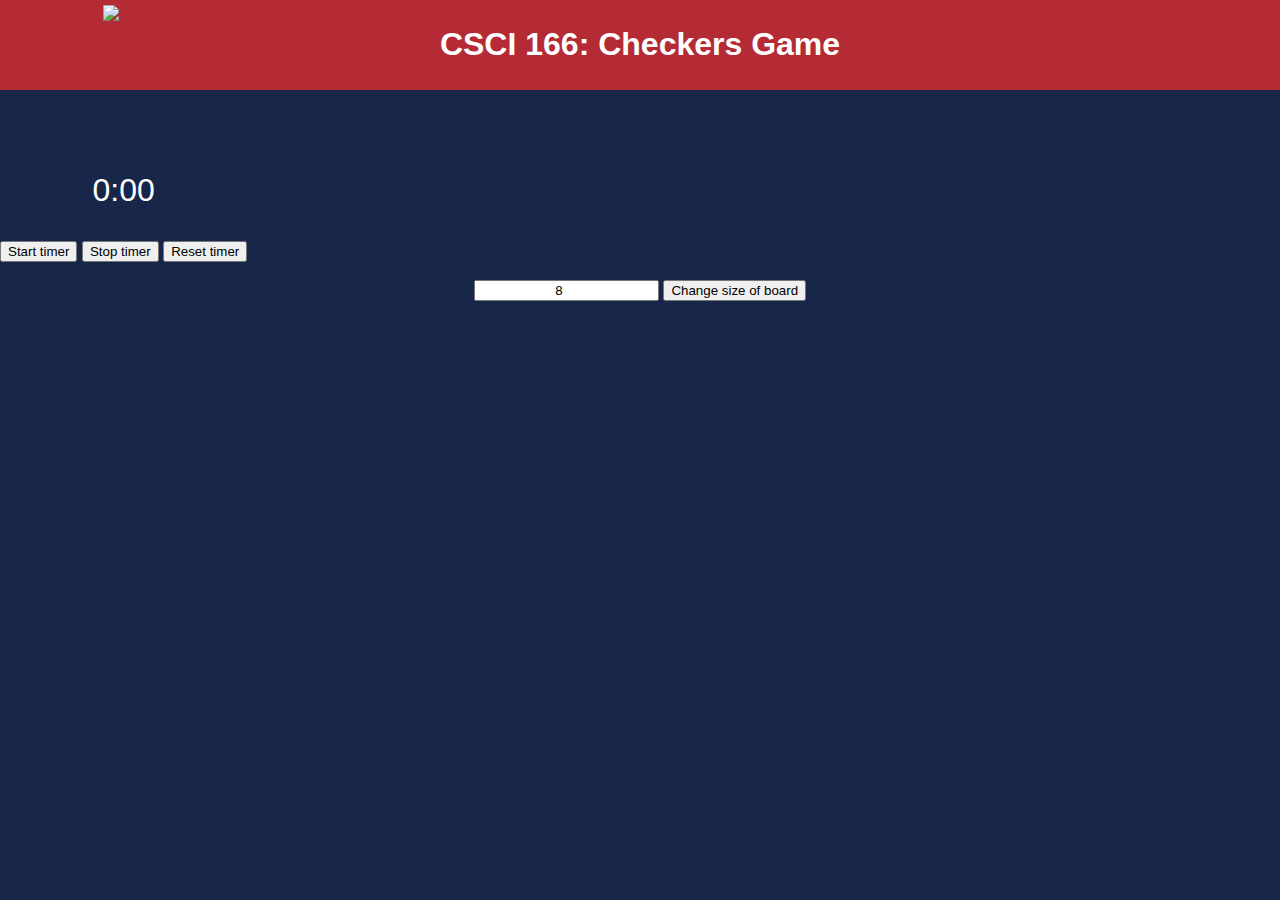
==== pages/botGame.html @ 4ed5555c "Begin bot implementation" ====
<!DOCTYPE html>
<html>

<head>
    <meta charset="utf-8">
    <title>Checkers with Bot</title>
    <link rel="stylesheet" href="../src/static/css/game.css">
    <script src="../src/js/botGame.js"></script>
    <script src="../src/js/botLogic.js"></script>
    <script src="../src/classes/CheckerGame.js"></script>
    <script src="../src/classes/Board.js"></script>
    <script src="../src/classes/Timer.js"></script>
</head>

<body onload="initGame(8)">
    
    <header>
        <div id="img_div" class="left"><img id="header_img" src="https://dxbhsrqyrr690.cloudfront.net/sidearm.nextgen.sites/gobulldogs.com/images/sng_2022/Main_school-logo.svg"></div>
        <div class="center" id="main_header"><h1>CSCI 166: Checkers Game</h1></div>
        <div class="right"></div>
        
    </header>
    <div id="main_page_div">
        <div id="timer_div">
            <p id="timer">0:00</p>
            <button onclick="startTimer()">Start timer</button>
            <button onclick="stopTimer()">Stop timer</button>
            <button onclick="resetTimer()">Reset timer</button>
        </div>
        <div id="board_table_div"></div>
        <div id="main_right_div"></div>
    </div>
    <br>
    <input id="board_dim" type="number" min="8" value="8" style="text-align: center;">
    <input type="button" value="Change size of board" onclick="initGame(document.getElementById('board_dim').value)">
</body>

</html>
---- src/static/css/game.css ----
body {
    font-family: Arial, sans-serif;
    margin: 0;
    padding: 0;
    background-color: rgb(24,39,73);
    text-align: center;
}
header{
    display: flex;
    /* justify-content: center; */
    background-color: rgb(180,43,54);
    color: #fff;
    text-align: center;
    padding: 5px;
    margin-bottom: 50px;
}
header h1{
    color: #fff;
    align-self: center;
    
}
.left, .right{
    flex: 1;
}
.center{
    flex:4;
}
#center_buttons_div{
    display: flex;
    justify-content: center;
}
#center_buttons_div a{
    margin:auto;
    border-style: none;
    padding: 10px 8%;
    text-decoration: none;
    color:white;
    border-radius: 1rem;
    transition: .20s;
}
#center_buttons_div a:hover{
    background-color: rgb(215, 115, 115);
}
#center_buttons_div a:active{
    background-color: rgb(197, 103, 103);
}
#log_out_div{
    padding-top: 50px;
}
#log_out_div a{
    /* margin-top: 50px; */
    text-decoration: none;
    color:white;
}
#log_out_div a:hover{
    color:lightgrey
}


table{
    /* table-layout: fixed; */
    border-collapse: collapse;
    margin: auto;
    /* width: 75%; 
    height: 75%; */
    width: 75vh;
    max-width: 75vw;   
    height: 75vh;
    max-height: 75vw; 
    
}

/* td{
    border-style:solid;
    display: inline-block;
    border-width: 1px;
} */
td:empty{
    /* padding-bottom: 20%; */
    /* width: 12.5%; 100% / 8 columns */
    /* padding-bottom: 12.5%; 12.5% to make it a square */
    width: 10%; /* 100% / 8 columns */
    padding-bottom: 10%; /*12.5% to make it a square*/
}

#table_board.Brown tr:nth-child(odd) td:nth-child(odd){
    background-color: rgb(234,213,175);
}
#table_board.Brown tr:nth-child(even) td:nth-child(even){
    background-color: rgb(234,213,175);
}
#table_board.Brown tr:nth-child(odd) td:nth-child(even){
    background-color: rgb(167,125, 92);
}
#table_board.Brown tr:nth-child(even) td:nth-child(odd){
    background-color: rgb(167,125, 92);
}

#table_board.Blue tr:nth-child(odd) td:nth-child(odd){
    background-color: rgb(241,230,219);
}
#table_board.Blue tr:nth-child(even) td:nth-child(even){
    background-color: rgb(241,230,219);
}
#table_board.Blue tr:nth-child(odd) td:nth-child(even){
    background-color: rgb(147,171, 203);
}
#table_board.Blue tr:nth-child(even) td:nth-child(odd){
    background-color: rgb(147,171, 203);
}

#table_board.Green tr:nth-child(odd) td:nth-child(odd){
    background-color: rgb(237,232, 210);
}
#table_board.Green tr:nth-child(even) td:nth-child(even){
    background-color: rgb(237,232, 210);
}
#table_board.Green tr:nth-child(odd) td:nth-child(even){
    background-color: rgb(107,128, 85);
}
#table_board.Green tr:nth-child(even) td:nth-child(odd){
    background-color: rgb(107,128, 85);
}

.checker_piece{
    width: 65%;
    height: 65%;
    margin: auto;
    border-radius: 50%;
    text-align: center;
}
.checker_piece:hover{
    cursor:pointer;
}
/* .checker_piece.player1.default{
    background-color: black;
}
.checker_piece.player2.default{
    background-color: white;
} */
.checker_piece.player1.king{
    background-image: url('../images/black_king.svg');
    background-repeat: no-repeat;
    background-position: center;
    background-size: 60%;
}
.checker_piece.player2.king{
    background-image: url('../images/white_king.svg');
    background-repeat: no-repeat;
    background-position: center;
    background-size: 60%;
}
.possible_move_circle{
    background-color:rgb(187, 187, 187);
    width: 35%;
    height: 35%;
    margin: auto;
    border-radius: 50%;
    opacity: 65%;
}
#main_page_div{
    display: flex;
}
#board_table_div{
    flex: 3;
}
#main_right_div,#main_left_div{
    flex: 1;
}
#main_center_div{
    display: flex;
}
#setting_div{
    margin-left: 10px;
}
#timer_div{
    margin-right: 10px;
}
#timer{
    font-size: 2em;
    color:white;
}
#showDialog{
    width: 25px;
}
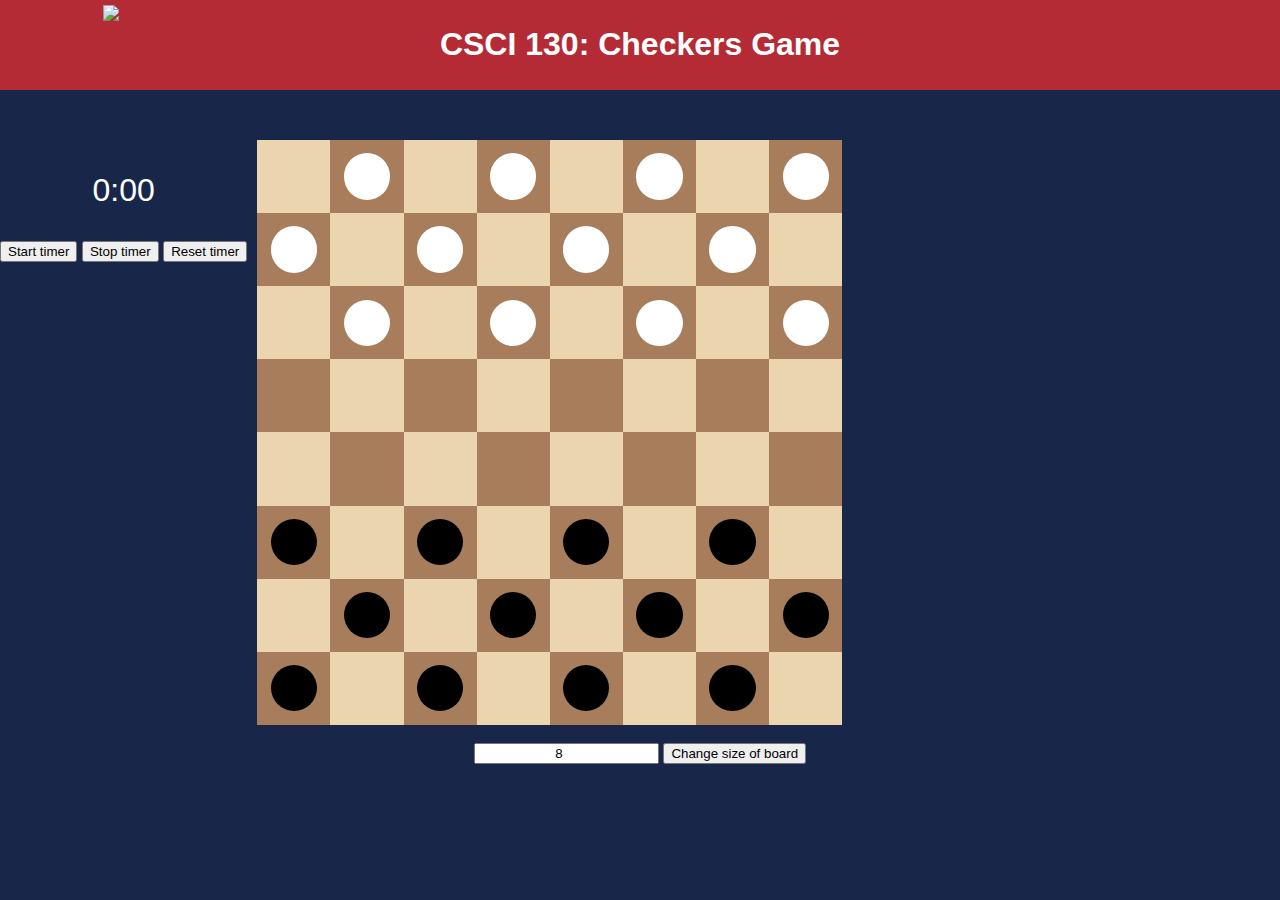
==== commit 5e11667a: "Dev branch B)" ====
--- a/pages/botGame.html
+++ b/pages/botGame.html
@@ -16,7 +16,7 @@
     
     <header>
         <div id="img_div" class="left"><img id="header_img" src="https://dxbhsrqyrr690.cloudfront.net/sidearm.nextgen.sites/gobulldogs.com/images/sng_2022/Main_school-logo.svg"></div>
-        <div class="center" id="main_header"><h1>CSCI 166: Checkers Game</h1></div>
+        <div class="center" id="main_header"><h1>CSCI 130: Checkers Game</h1></div>
         <div class="right"></div>
         
     </header>
--- a/src/static/css/game.css
+++ b/src/static/css/game.css
@@ -4,6 +4,7 @@
     padding: 0;
     background-color: rgb(24,39,73);
     text-align: center;
+    color:white;
 }
 header{
     display: flex;
@@ -12,7 +13,7 @@
     color: #fff;
     text-align: center;
     padding: 5px;
-    margin-bottom: 50px;
+    /* margin-bottom: 50px; */
 }
 header h1{
     color: #fff;
@@ -63,10 +64,10 @@
     margin: auto;
     /* width: 75%; 
     height: 75%; */
-    width: 75vh;
-    max-width: 75vw;   
-    height: 75vh;
-    max-height: 75vw; 
+    width: 65vh;
+    max-width: 65vw;   
+    height: 65vh;
+    max-height: 65vw; 
     
 }
 
@@ -160,16 +161,35 @@
 }
 #main_page_div{
     display: flex;
-}
-#board_table_div{
-    flex: 3;
+    margin-top: 50px;
+}
+
+.piece_num{
+    font-size:1.5em;
+}
+#main_center_div{
+    flex: 2;
+}
+/* #p1_pieces, #p2_pieces{
+     width:fit-content;
+} */
+#board_and_settings{
+    display:flex;
+    justify-content: center;
 }
 #main_right_div,#main_left_div{
     flex: 1;
 }
-#main_center_div{
-    display: flex;
-}
+#p1_pieces{
+    margin-top: 50vh;
+}
+#p1_pieces,#p2_pieces{
+    margin-right:20px;
+    margin-left:20px;
+}
+/* #main_center_div{
+    display: flex;
+} */
 #setting_div{
     margin-left: 10px;
 }
@@ -178,7 +198,7 @@
 }
 #timer{
     font-size: 2em;
-    color:white;
+    /* color:white; */
 }
 #showDialog{
     width: 25px;
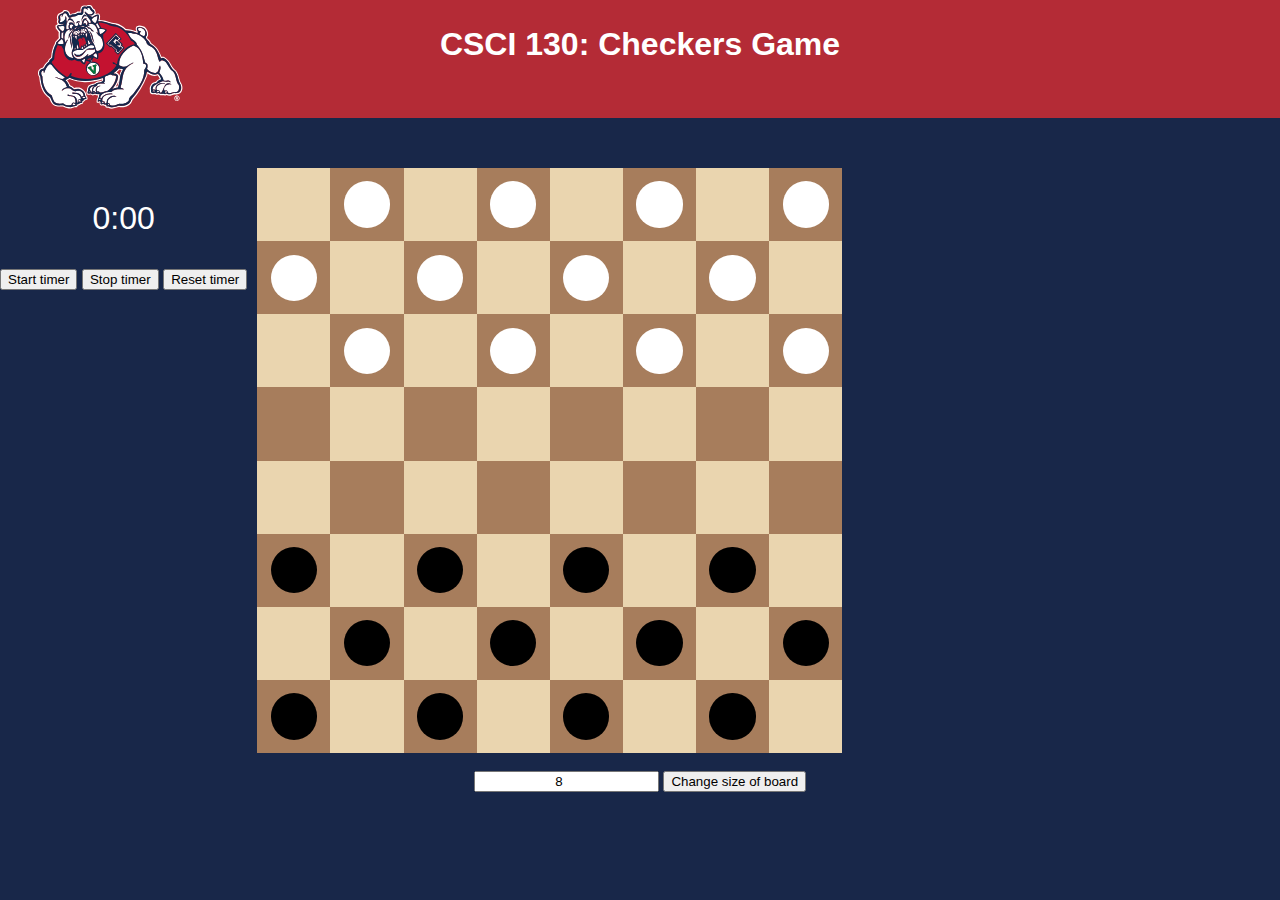
==== commit ed1ba231: "bulldog image to folder; check cookie" ====
--- a/pages/botGame.html
+++ b/pages/botGame.html
@@ -15,7 +15,7 @@
 <body onload="initGame(8)">
     
     <header>
-        <div id="img_div" class="left"><img id="header_img" src="https://dxbhsrqyrr690.cloudfront.net/sidearm.nextgen.sites/gobulldogs.com/images/sng_2022/Main_school-logo.svg"></div>
+        <div id="img_div" class="left"><img id="header_img" src="../src/static/images/Main_school-logo.svg"></div>
         <div class="center" id="main_header"><h1>CSCI 130: Checkers Game</h1></div>
         <div class="right"></div>
         
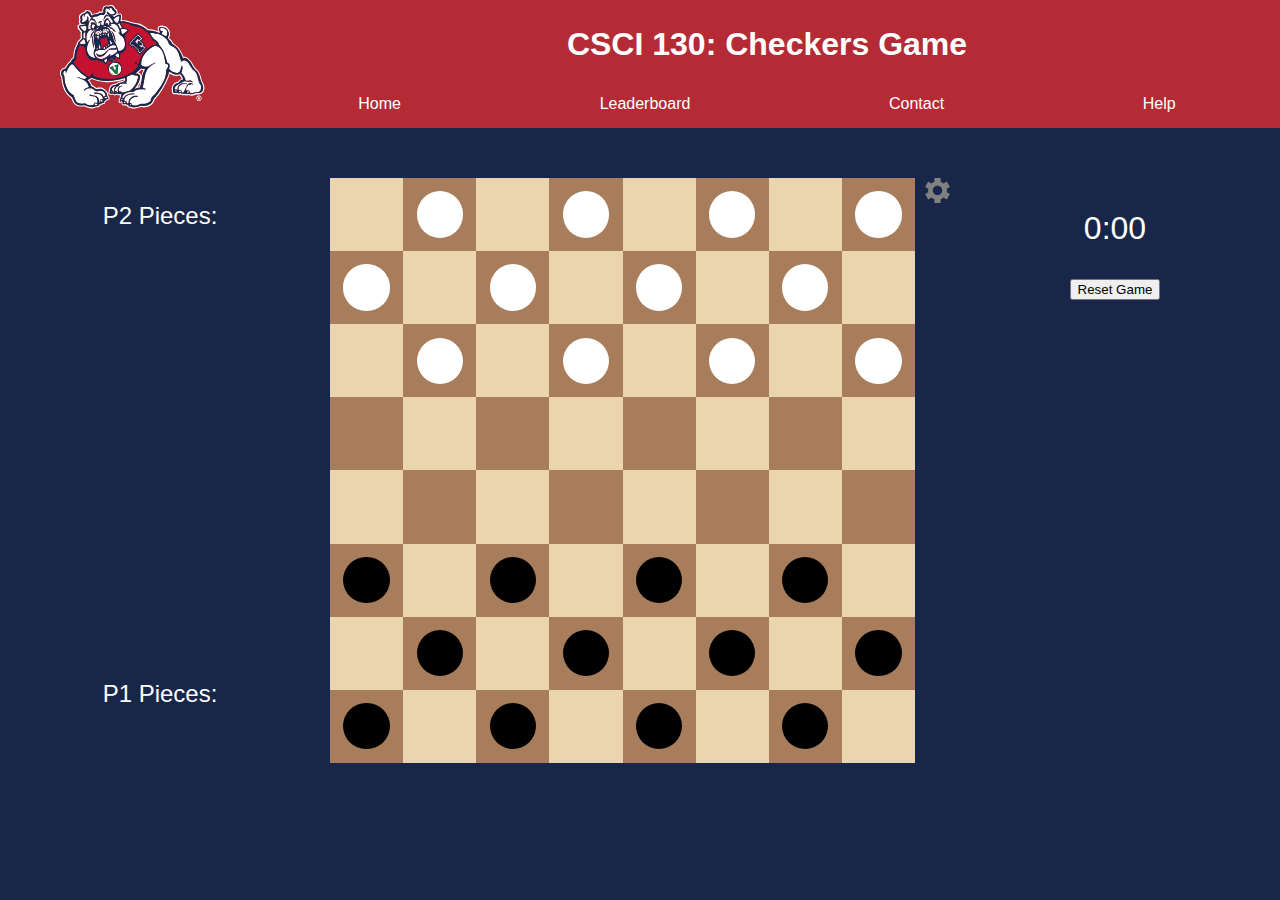
==== commit bf60bc68: "Fully implemented B)" ====
--- a/pages/botGame.html
+++ b/pages/botGame.html
@@ -3,36 +3,139 @@
 
 <head>
     <meta charset="utf-8">
-    <title>Checkers with Bot</title>
+    <title>checkers</title>
     <link rel="stylesheet" href="../src/static/css/game.css">
     <script src="../src/js/botGame.js"></script>
-    <script src="../src/js/botLogic.js"></script>
-    <script src="../src/classes/CheckerGame.js"></script>
+    <script src="../src/classes/BotCheckerGame.js"></script>
     <script src="../src/classes/Board.js"></script>
     <script src="../src/classes/Timer.js"></script>
+    <script src="../src/js/cookie.js"></script>
 </head>
 
 <body onload="initGame(8)">
-    
     <header>
-        <div id="img_div" class="left"><img id="header_img" src="../src/static/images/Main_school-logo.svg"></div>
-        <div class="center" id="main_header"><h1>CSCI 130: Checkers Game</h1></div>
-        <div class="right"></div>
-        
+        <div id="img_div" class="left">
+            <!-- make clickable go back to home -->
+            <img id="header_img"
+                src="../src/static/images/Main_school-logo.svg">
+        </div>
+        <div class="center" id="main_header">
+            <h1>CSCI 130: Checkers Game</h1>
+            <!-- add button to go to different pages -->
+            <div id="center_buttons_div">
+                <a href="index.html">Home</a>
+                <a href="leaderboard.html">Leaderboard</a>
+                <a href="contact.html">Contact</a>
+                <a href="help.html">Help</a>
+            </div>
+
+        </div>
+        <div class="right" id="log_out_div">
+            <a href="index.html" onclick="signOut()">Log Out</a>
+        </div>
+
     </header>
     <div id="main_page_div">
-        <div id="timer_div">
-            <p id="timer">0:00</p>
-            <button onclick="startTimer()">Start timer</button>
-            <button onclick="stopTimer()">Stop timer</button>
-            <button onclick="resetTimer()">Reset timer</button>
+        <div id="main_left_div">
+            <!-- <div id="p2_pieces"> -->
+                <p class="piece_num">
+                    P2 Pieces: <span id="p2_pieces_span"></span>
+                </p>
+            <!-- </div> -->
+            <!-- <div id="p1_pieces"> -->
+                <p class="piece_num" id="p1_pieces">
+                    P1 Pieces: <span id="p1_pieces_span"></span>
+                </p>
+            <!-- </div> -->
         </div>
-        <div id="board_table_div"></div>
-        <div id="main_right_div"></div>
+
+
+        <div id="main_center_div">
+            <!-- board is generated here -->
+            <div id="board_and_settings">
+                <div id="board_table_div"></div>
+                <div id="setting_div">
+                    <input type="image" src="../src/static/images/Simpleicons_Interface_gear-wheel-in-black.svg"
+                        id="showDialog">
+                </div>
+            </div>
+            
+        </div>
+
+
+        <div id="main_right_div">
+            <div id="timer_div">
+                <p id="timer">0:00</p>
+                <!-- <button onclick="startTimer()">Start timer</button> -->
+                <!-- <button onclick="stopTimer()">Stop timer</button> -->
+                <button onclick="resetGame(cgame.boardSize)">Reset Game</button>
+            </div>
+
+            <!-- A modal dialog containing a form -->
+            <dialog id="settingsDialog">
+                <form>
+                    <p>
+                        <label>
+                            Board Color:
+                            <select id="board_color_select">
+                                <option>Brown</option>
+                                <option>Blue</option>
+                                <option>Green</option>
+                            </select>
+                        </label>
+                        <br>
+                        <br>
+                        <label>
+                            P1 Piece Color:
+                            <select id="p1_piece_color_select">
+                                <option>Black</option>
+                                <option>Purple</option>
+                                <option>Red</option>
+                            </select>
+                        </label>
+                        <br>
+                        <br>
+                        <label>
+                            P2 Piece Color:
+                            <select id="p2_piece_color_select">
+                                <option>White</option>
+                                <option>Green</option>
+                                <option>Orange</option>
+                            </select>
+                        </label>
+                        <br>
+                        <br>
+                        <label>
+                            Board Size:
+                            <select id="board_size_select">
+                                <option>8</option>
+                                <option>10</option>
+                            </select>
+                            (Warning! Changing resets game)
+                        </label>
+                    </p>
+                    <div>
+                        <button value="cancel" formmethod="dialog">Cancel</button>
+                        <button id="confirmBtn" value="default">Confirm</button>
+                    </div>
+                </form>
+            </dialog>
+            <p>
+
+                <!-- <button id="showDialog">Show the dialog</button> -->
+            </p>
+            <!-- <output></output> -->
+            <script src="../src/js/settings.js"></script>
+        </div>
     </div>
     <br>
-    <input id="board_dim" type="number" min="8" value="8" style="text-align: center;">
-    <input type="button" value="Change size of board" onclick="initGame(document.getElementById('board_dim').value)">
+    <script>
+        if (!Cookies.get("user_id")){
+                document.getElementById("log_out_div").style.display = "none"
+        }
+    </script>
+    <!-- <input id="board_dim" type="number" min="8" value="8" style="text-align: center;">
+    <input type="button" value="Change size of board" onclick="resetGame(document.getElementById('board_dim').value)"> -->
 </body>
 
 </html>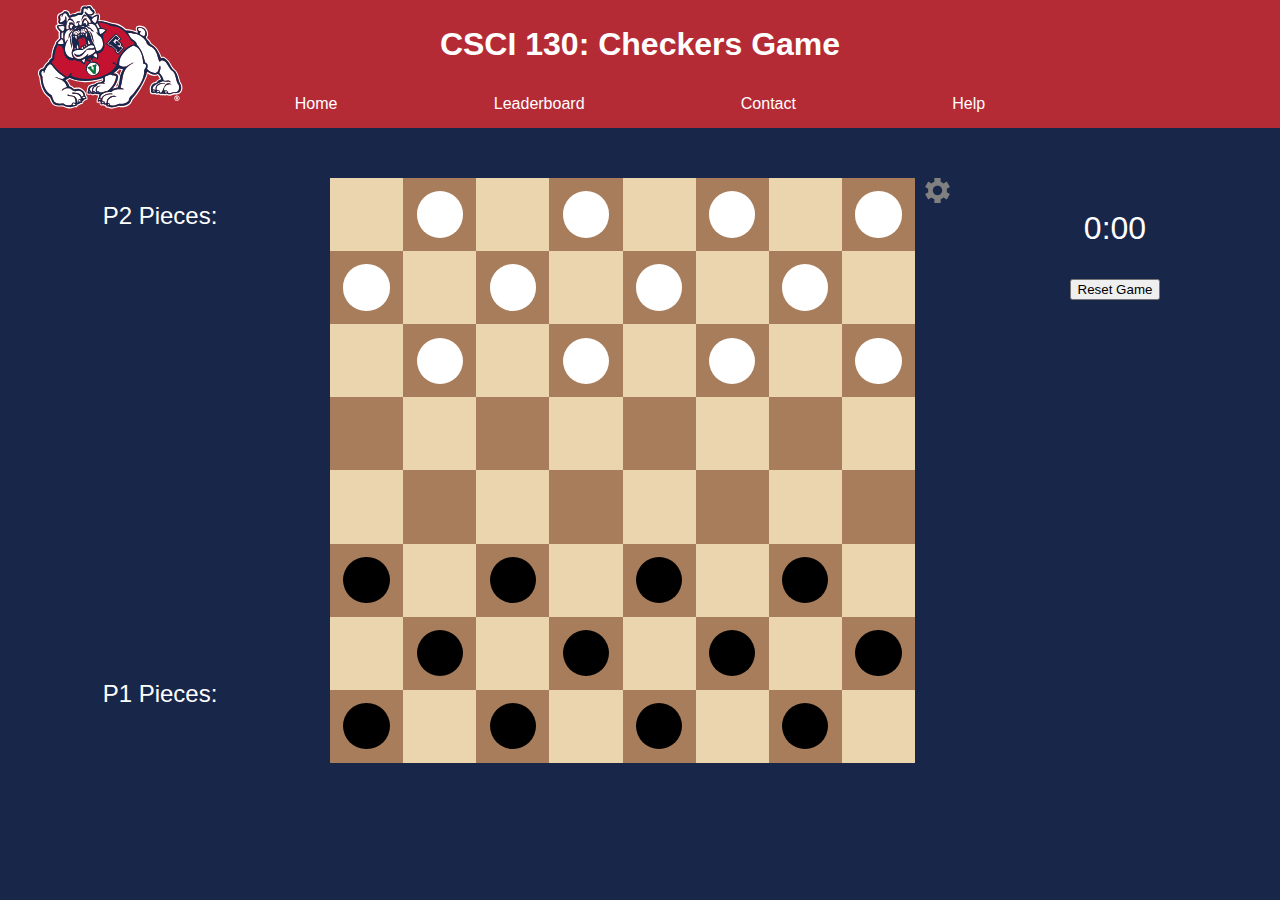
==== commit f9370727: "updated UI; added variables in class" ====
--- a/pages/botGame.html
+++ b/pages/botGame.html
@@ -6,7 +6,7 @@
     <title>checkers</title>
     <link rel="stylesheet" href="../src/static/css/game.css">
     <script src="../src/js/botGame.js"></script>
-    <script src="../src/classes/BotCheckerGame.js"></script>
+    <script src="../src/classes/CheckerGame.js"></script>
     <script src="../src/classes/Board.js"></script>
     <script src="../src/classes/Timer.js"></script>
     <script src="../src/js/cookie.js"></script>
@@ -31,7 +31,7 @@
 
         </div>
         <div class="right" id="log_out_div">
-            <a href="index.html" onclick="signOut()">Log Out</a>
+            <a onclick="signOut()">Log Out</a>
         </div>
 
     </header>
@@ -131,7 +131,9 @@
     <br>
     <script>
         if (!Cookies.get("user_id")){
-                document.getElementById("log_out_div").style.display = "none"
+                // document.getElementById("log_out_div").style.display = "none"
+                document.getElementById("log_out_div").innerHTML = ""
+
         }
     </script>
     <!-- <input id="board_dim" type="number" min="8" value="8" style="text-align: center;">
